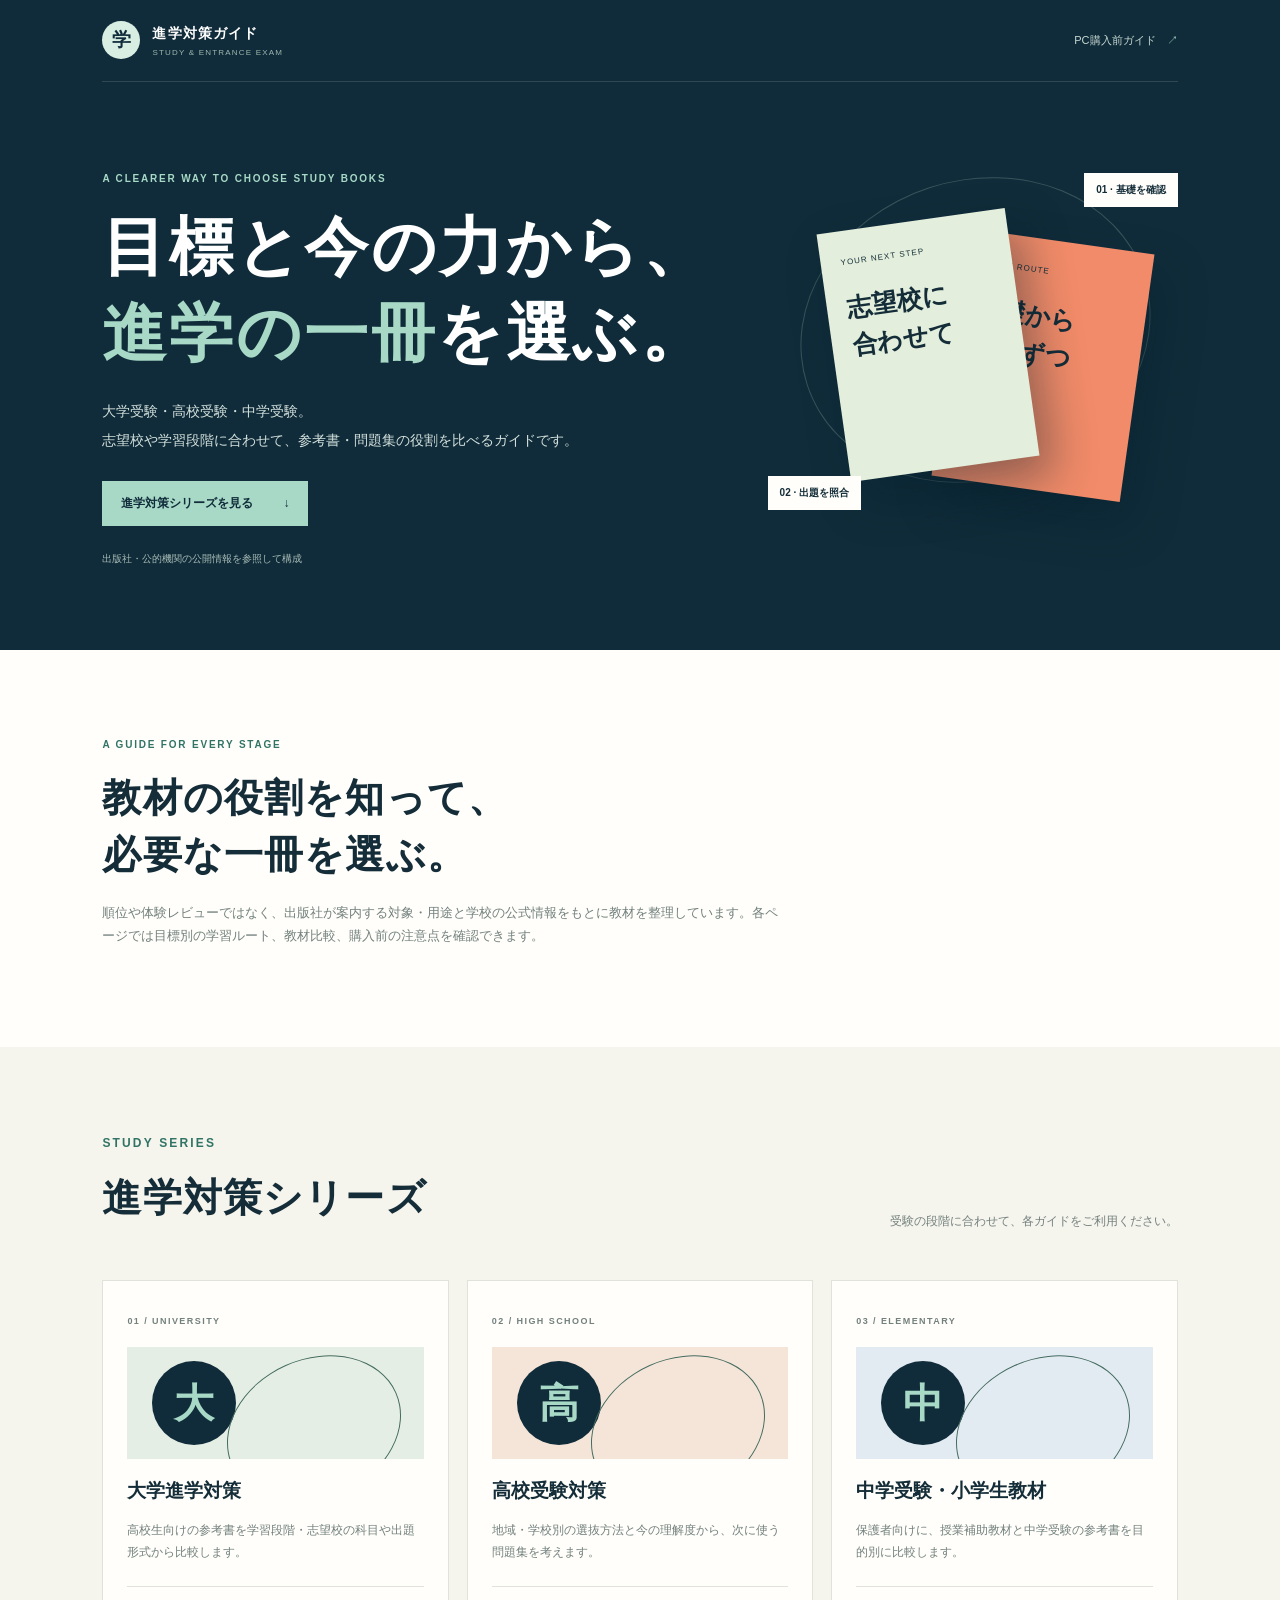
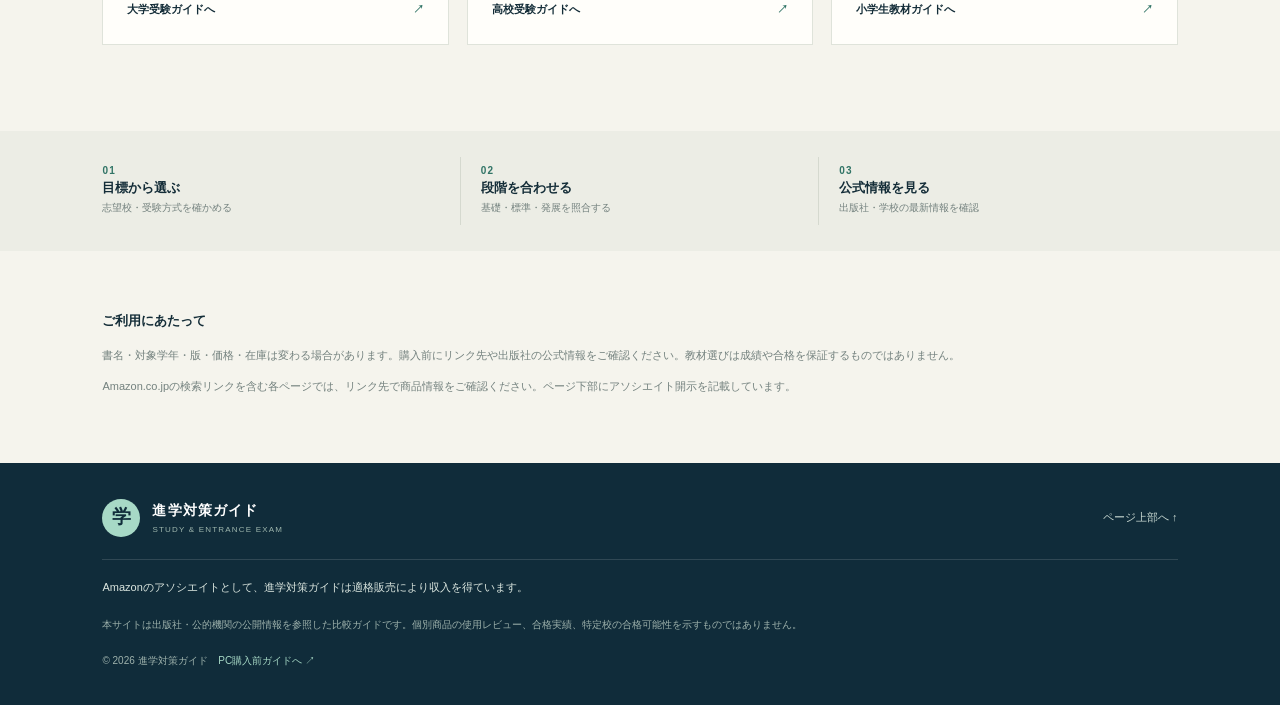
==== site/index.html @ b2afe8e9 "Create independent study and entrance guide site" ====
<!doctype html>
<html lang="ja">
<head>
<meta charset="utf-8"><meta name="viewport" content="width=device-width, initial-scale=1"><meta name="theme-color" content="#102c3a">
<meta name="description" content="大学受験・高校受験・中学受験の参考書を、学習段階や志望校のタイプに合わせて選ぶための進学対策ガイドです。">
<link rel="canonical" href="https://u-hyt.github.io/school-study-guide/">
<title>進学対策ガイド｜大学・高校・中学受験の参考書比較</title><link rel="stylesheet" href="style.css">
</head>
<body><header class="hero" id="top"><nav class="top-nav"><a class="brand" href="./"><span class="mark">学</span><span><b>進学対策ガイド</b><small>STUDY & ENTRANCE EXAM</small></span></a><a class="top-link" href="https://u-hyt.github.io/hyu-site/">PC購入前ガイド <span>↗</span></a></nav><div class="hero-inner"><p class="eyebrow">A CLEARER WAY TO CHOOSE STUDY BOOKS</p><h1>目標と今の力から、<br><em>進学の一冊</em>を選ぶ。</h1><p class="lead">大学受験・高校受験・中学受験。<br>志望校や学習段階に合わせて、参考書・問題集の役割を比べるガイドです。</p><a class="cta" href="#series">進学対策シリーズを見る <span>↓</span></a><p class="date">出版社・公的機関の公開情報を参照して構成</p></div><div class="hero-art" aria-hidden="true"><div class="orbit"></div><div class="book book-back"><small>STUDY ROUTE</small><b>基礎から<br>一歩ずつ</b></div><div class="book book-front"><small>YOUR NEXT STEP</small><b>志望校に<br>合わせて</b></div><span class="tag tag-one">01 · 基礎を確認</span><span class="tag tag-two">02 · 出題を照合</span></div></header>
<main><section class="intro"><p class="eyebrow dark">A GUIDE FOR EVERY STAGE</p><h2>教材の役割を知って、<br>必要な一冊を選ぶ。</h2><p>順位や体験レビューではなく、出版社が案内する対象・用途と学校の公式情報をもとに教材を整理しています。各ページでは目標別の学習ルート、教材比較、購入前の注意点を確認できます。</p></section>
<section class="series" id="series"><div class="section-head"><div><p class="eyebrow dark">STUDY SERIES</p><h2>進学対策シリーズ</h2></div><p>受験の段階に合わせて、各ガイドをご利用ください。</p></div><div class="cards">
<a class="series-card university" href="university-books/"><span class="card-no">01 / UNIVERSITY</span><div class="card-visual"><span class="card-circle">大</span><span class="card-arc"></span></div><h3>大学進学対策</h3><p>高校生向けの参考書を学習段階・志望校の科目や出題形式から比較します。</p><span class="card-link">大学受験ガイドへ <b>↗</b></span></a>
<a class="series-card highschool" href="highschool-entrance/"><span class="card-no">02 / HIGH SCHOOL</span><div class="card-visual"><span class="card-circle">高</span><span class="card-arc"></span></div><h3>高校受験対策</h3><p>地域・学校別の選抜方法と今の理解度から、次に使う問題集を考えます。</p><span class="card-link">高校受験ガイドへ <b>↗</b></span></a>
<a class="series-card elementary" href="elementary-entrance/"><span class="card-no">03 / ELEMENTARY</span><div class="card-visual"><span class="card-circle">中</span><span class="card-arc"></span></div><h3>中学受験・小学生教材</h3><p>保護者向けに、授業補助教材と中学受験の参考書を目的別に比較します。</p><span class="card-link">小学生教材ガイドへ <b>↗</b></span></a>
</div></section>
<section class="principles"><div><span>01</span><b>目標から選ぶ</b><small>志望校・受験方式を確かめる</small></div><div><span>02</span><b>段階を合わせる</b><small>基礎・標準・発展を照合する</small></div><div><span>03</span><b>公式情報を見る</b><small>出版社・学校の最新情報を確認</small></div></section>
<section class="notice"><b>ご利用にあたって</b><p>書名・対象学年・版・価格・在庫は変わる場合があります。購入前にリンク先や出版社の公式情報をご確認ください。教材選びは成績や合格を保証するものではありません。</p><p>Amazon.co.jpの検索リンクを含む各ページでは、リンク先で商品情報をご確認ください。ページ下部にアソシエイト開示を記載しています。</p></section></main>
<footer><div><a class="brand footer-brand" href="./"><span class="mark">学</span><span><b>進学対策ガイド</b><small>STUDY & ENTRANCE EXAM</small></span></a><a class="top-link" href="#top">ページ上部へ ↑</a></div><p>Amazonのアソシエイトとして、進学対策ガイドは適格販売により収入を得ています。</p><p class="small">本サイトは出版社・公的機関の公開情報を参照した比較ガイドです。個別商品の使用レビュー、合格実績、特定校の合格可能性を示すものではありません。</p><p class="small">© 2026 進学対策ガイド <a href="https://u-hyt.github.io/hyu-site/">PC購入前ガイドへ ↗</a></p></footer></body></html>
---- site/style.css ----
:root{--navy:#102c3a;--ink:#142d38;--paper:#f5f4ed;--white:#fffefa;--teal:#a7d9c6;--coral:#f18b69;--muted:#73817e;--line:#dfe3da}*{box-sizing:border-box}html{scroll-behavior:smooth}body{margin:0;background:var(--paper);color:var(--ink);font-family:Arial,'Noto Sans JP',sans-serif;line-height:1.8}a{color:inherit;text-decoration:none}.hero{min-height:650px;position:relative;overflow:hidden;background:var(--navy);color:white;padding:0 clamp(24px,8vw,120px)}.top-nav{height:82px;display:flex;justify-content:space-between;align-items:center;border-bottom:1px solid #ffffff22;position:relative;z-index:2}.brand{display:flex;align-items:center;gap:12px}.brand b,.brand small{display:block}.brand b{font-size:14px;letter-spacing:.08em}.brand small{font-size:8px;letter-spacing:.15em;color:#9eb6ad}.mark{width:38px;height:38px;border-radius:50%;background:#d9eee2;color:var(--navy);display:grid;place-items:center;font-weight:bold;font-size:19px}.top-link{font-size:11px;color:#c9d9d2}.top-link span{color:var(--teal);margin-left:8px}.hero-inner{position:relative;z-index:1;padding:88px 0 70px;max-width:610px}.eyebrow{font-size:10px;letter-spacing:.18em;font-weight:bold;color:var(--teal);margin:0 0 16px}.eyebrow.dark{color:#317466}.hero h1{font-size:clamp(38px,5vw,64px);line-height:1.35;letter-spacing:.04em;margin:0 0 20px}.hero h1 em{font-style:normal;color:var(--teal)}.lead{font-size:14px;line-height:2.1;color:#d4e1dc;margin:0 0 25px}.cta{display:inline-flex;gap:30px;align-items:center;background:var(--teal);color:var(--navy);padding:12px 19px;font-size:12px;font-weight:bold}.date{font-size:10px;color:#a9bcb6;margin-top:24px}.hero-art{position:absolute;right:clamp(15px,8vw,120px);top:145px;width:410px;height:400px}.orbit{position:absolute;width:355px;height:300px;border:1px solid #38545a;border-radius:50%;transform:rotate(-18deg);top:35px;left:30px}.book{position:absolute;width:190px;height:250px;padding:25px 20px;box-shadow:12px 22px 45px #061f2a66;display:flex;flex-direction:column;gap:20px}.book small{letter-spacing:.13em;font-size:8px}.book b{font-size:25px;line-height:1.5}.book-back{background:var(--coral);color:var(--ink);left:180px;top:95px;transform:rotate(8deg)}.book-front{background:#e3efdc;color:var(--ink);left:65px;top:75px;transform:rotate(-8deg);z-index:1}.tag{position:absolute;z-index:2;background:var(--white);color:var(--ink);padding:8px 12px;font-size:10px;font-weight:bold}.tag-one{top:28px;right:0}.tag-two{bottom:35px;left:0}.intro,.series,.notice{padding:86px clamp(24px,8vw,120px)}.intro{background:var(--white);max-width:none}.intro h2,.section-head h2{font-size:clamp(26px,3.2vw,39px);line-height:1.45;letter-spacing:.03em;margin:0 0 18px}.intro>p:last-child{max-width:680px;color:var(--muted);font-size:13px}.section-head{display:flex;align-items:end;justify-content:space-between;gap:32px;margin-bottom:35px}.section-head p{max-width:330px;color:var(--muted);font-size:12px}.cards{display:grid;grid-template-columns:repeat(3,1fr);gap:18px}.series-card{background:var(--white);padding:24px;min-height:365px;border:1px solid var(--line);transition:transform .2s,box-shadow .2s}.series-card:hover{transform:translateY(-4px);box-shadow:0 14px 34px #102c3a16}.card-no{font-size:9px;letter-spacing:.16em;color:var(--muted);font-weight:bold}.card-visual{height:112px;margin:13px 0 15px;position:relative;overflow:hidden;background:#e5eee5}.highschool .card-visual{background:#f4e5d8}.elementary .card-visual{background:#e3ebf2}.card-circle{position:absolute;left:25px;top:14px;width:84px;height:84px;border-radius:50%;display:grid;place-items:center;background:var(--navy);color:var(--teal);font-size:40px;font-weight:700}.card-arc{position:absolute;width:180px;height:140px;border:1px solid #456c60;border-radius:50%;right:20px;top:12px;transform:rotate(-24deg)}.series-card h3{font-size:19px;margin:0 0 9px}.series-card p{font-size:12px;color:var(--muted);min-height:54px}.card-link{display:flex;justify-content:space-between;border-top:1px solid var(--line);padding-top:13px;font-size:11px;font-weight:bold}.card-link b{color:#317466}.principles{padding:26px clamp(24px,8vw,120px);background:#ecede5;display:grid;grid-template-columns:repeat(3,1fr)}.principles>div{padding:8px 20px;border-right:1px solid #d5d9cf}.principles>div:first-child{padding-left:0}.principles>div:last-child{border:0}.principles span,.principles b,.principles small{display:block}.principles span{color:#317466;font:bold 10px Arial;letter-spacing:.12em}.principles b{font-size:13px}.principles small{font-size:10px;color:var(--muted)}.notice{padding-top:55px;padding-bottom:55px}.notice b{font-size:13px}.notice p{font-size:11px;color:var(--muted);max-width:900px}footer{background:var(--navy);color:white;padding:35px clamp(24px,8vw,120px)}footer>div{display:flex;justify-content:space-between;align-items:center;padding-bottom:22px;border-bottom:1px solid #ffffff22}.footer-brand .mark{background:var(--teal)}footer>p{font-size:11px;color:#dce7e0;margin:18px 0 0}.small{font-size:10px;color:#9eb2ac}footer .small a{color:var(--teal);margin-left:8px}@media(max-width:900px){.hero-art{opacity:.6;right:-110px}.cards{grid-template-columns:1fr 1fr}.series-card:last-child{grid-column:1/-1}}@media(max-width:640px){.hero{min-height:700px}.hero-inner{padding-top:67px}.hero-art{position:relative;top:auto;right:auto;width:100%;height:270px;margin-top:-45px;opacity:.95}.orbit{width:280px;height:220px;left:calc(50% - 140px);top:15px}.book{width:135px;height:180px;padding:17px}.book b{font-size:18px}.book-back{left:calc(50% + 7px);top:65px}.book-front{left:calc(50% - 145px);top:55px}.tag{font-size:9px}.tag-one{right:0}.tag-two{left:0}.section-head{display:block}.section-head p{margin-top:14px}.cards{grid-template-columns:1fr}.series-card:last-child{grid-column:auto}.series-card{min-height:0}.principles{grid-template-columns:1fr;gap:9px}.principles>div{border-right:0;border-bottom:1px solid #d5d9cf;padding:12px 0}.principles>div:last-child{border:0}footer>div{align-items:flex-start;gap:12px}}
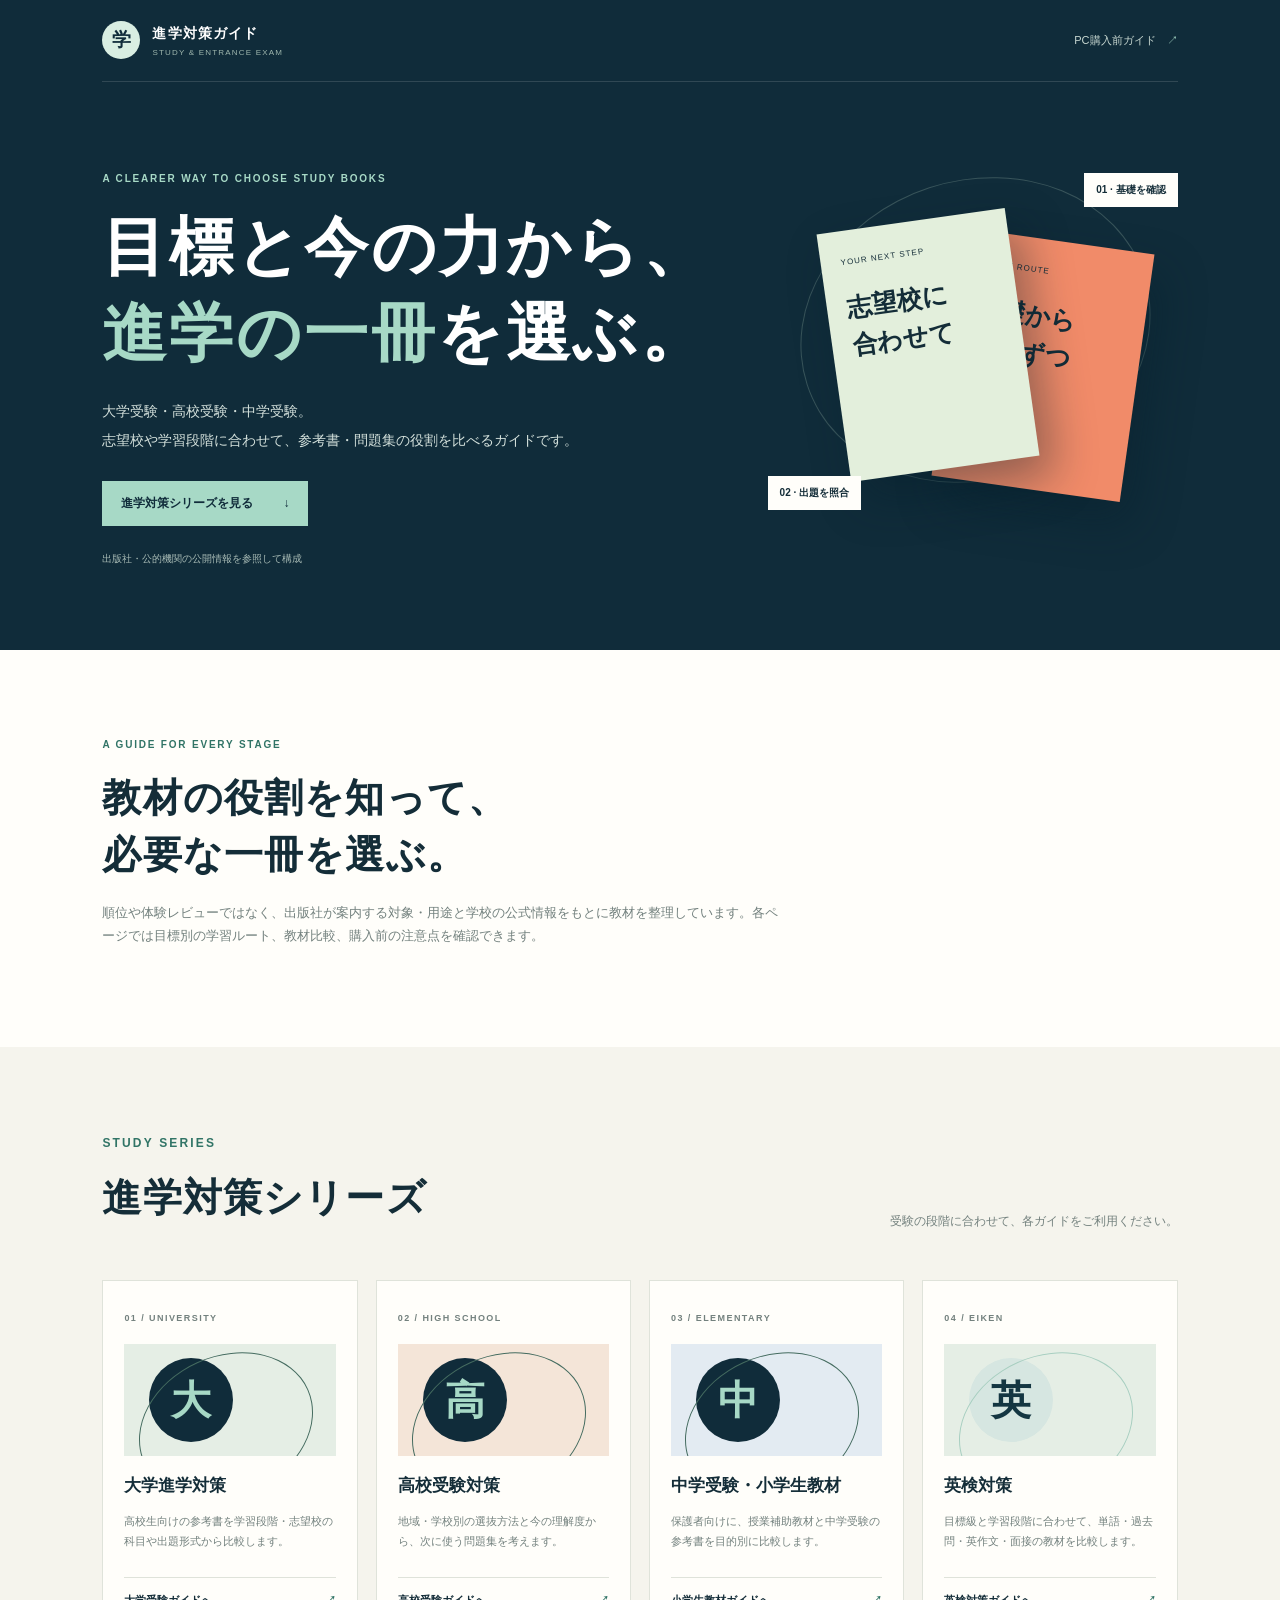
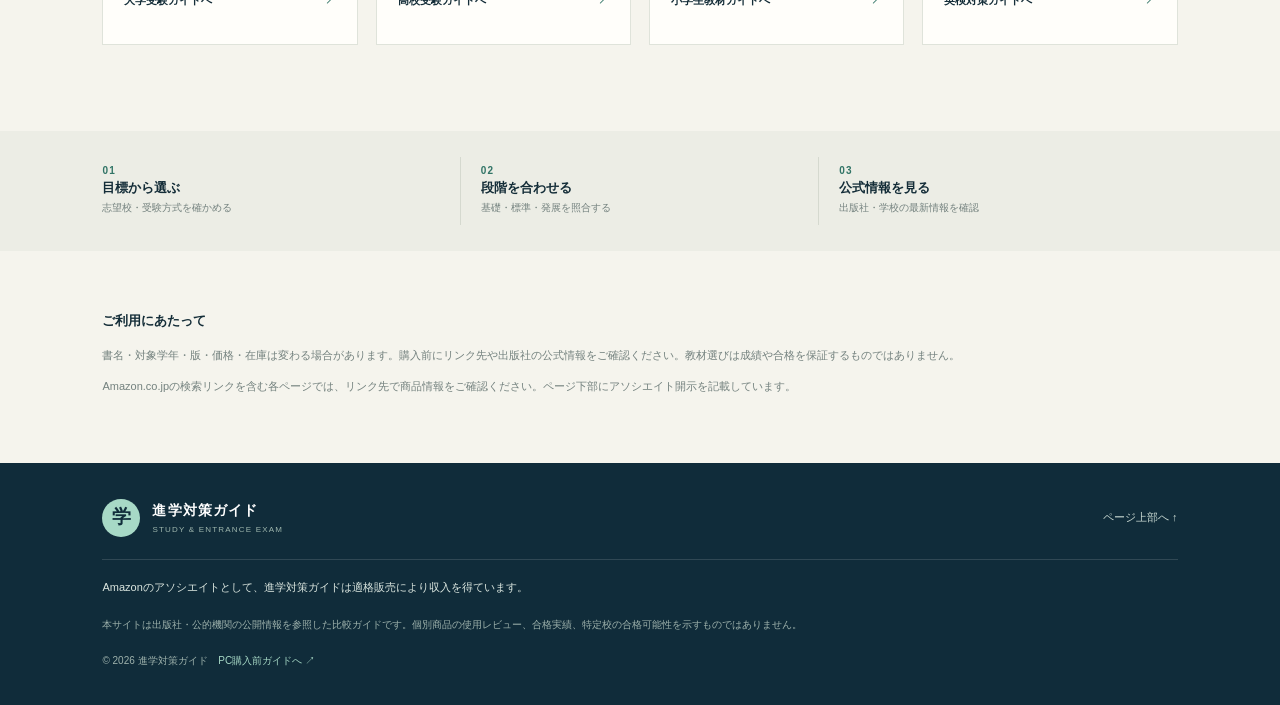
==== commit 1edf2c95: "Add Eiken exam preparation guide" ====
--- a/site/index.html
+++ b/site/index.html
@@ -12,6 +12,7 @@
 <a class="series-card university" href="university-books/"><span class="card-no">01 / UNIVERSITY</span><div class="card-visual"><span class="card-circle">大</span><span class="card-arc"></span></div><h3>大学進学対策</h3><p>高校生向けの参考書を学習段階・志望校の科目や出題形式から比較します。</p><span class="card-link">大学受験ガイドへ <b>↗</b></span></a>
 <a class="series-card highschool" href="highschool-entrance/"><span class="card-no">02 / HIGH SCHOOL</span><div class="card-visual"><span class="card-circle">高</span><span class="card-arc"></span></div><h3>高校受験対策</h3><p>地域・学校別の選抜方法と今の理解度から、次に使う問題集を考えます。</p><span class="card-link">高校受験ガイドへ <b>↗</b></span></a>
 <a class="series-card elementary" href="elementary-entrance/"><span class="card-no">03 / ELEMENTARY</span><div class="card-visual"><span class="card-circle">中</span><span class="card-arc"></span></div><h3>中学受験・小学生教材</h3><p>保護者向けに、授業補助教材と中学受験の参考書を目的別に比較します。</p><span class="card-link">小学生教材ガイドへ <b>↗</b></span></a>
+<a class="series-card eiken" href="eiken-prep/"><span class="card-no">04 / EIKEN</span><div class="card-visual"><span class="card-circle">英</span><span class="card-arc"></span></div><h3>英検対策</h3><p>目標級と学習段階に合わせて、単語・過去問・英作文・面接の教材を比較します。</p><span class="card-link">英検対策ガイドへ <b>↗</b></span></a>
 </div></section>
 <section class="principles"><div><span>01</span><b>目標から選ぶ</b><small>志望校・受験方式を確かめる</small></div><div><span>02</span><b>段階を合わせる</b><small>基礎・標準・発展を照合する</small></div><div><span>03</span><b>公式情報を見る</b><small>出版社・学校の最新情報を確認</small></div></section>
 <section class="notice"><b>ご利用にあたって</b><p>書名・対象学年・版・価格・在庫は変わる場合があります。購入前にリンク先や出版社の公式情報をご確認ください。教材選びは成績や合格を保証するものではありません。</p><p>Amazon.co.jpの検索リンクを含む各ページでは、リンク先で商品情報をご確認ください。ページ下部にアソシエイト開示を記載しています。</p></section></main>
--- a/site/style.css
+++ b/site/style.css
@@ -1 +1,5 @@
 :root{--navy:#102c3a;--ink:#142d38;--paper:#f5f4ed;--white:#fffefa;--teal:#a7d9c6;--coral:#f18b69;--muted:#73817e;--line:#dfe3da}*{box-sizing:border-box}html{scroll-behavior:smooth}body{margin:0;background:var(--paper);color:var(--ink);font-family:Arial,'Noto Sans JP',sans-serif;line-height:1.8}a{color:inherit;text-decoration:none}.hero{min-height:650px;position:relative;overflow:hidden;background:var(--navy);color:white;padding:0 clamp(24px,8vw,120px)}.top-nav{height:82px;display:flex;justify-content:space-between;align-items:center;border-bottom:1px solid #ffffff22;position:relative;z-index:2}.brand{display:flex;align-items:center;gap:12px}.brand b,.brand small{display:block}.brand b{font-size:14px;letter-spacing:.08em}.brand small{font-size:8px;letter-spacing:.15em;color:#9eb6ad}.mark{width:38px;height:38px;border-radius:50%;background:#d9eee2;color:var(--navy);display:grid;place-items:center;font-weight:bold;font-size:19px}.top-link{font-size:11px;color:#c9d9d2}.top-link span{color:var(--teal);margin-left:8px}.hero-inner{position:relative;z-index:1;padding:88px 0 70px;max-width:610px}.eyebrow{font-size:10px;letter-spacing:.18em;font-weight:bold;color:var(--teal);margin:0 0 16px}.eyebrow.dark{color:#317466}.hero h1{font-size:clamp(38px,5vw,64px);line-height:1.35;letter-spacing:.04em;margin:0 0 20px}.hero h1 em{font-style:normal;color:var(--teal)}.lead{font-size:14px;line-height:2.1;color:#d4e1dc;margin:0 0 25px}.cta{display:inline-flex;gap:30px;align-items:center;background:var(--teal);color:var(--navy);padding:12px 19px;font-size:12px;font-weight:bold}.date{font-size:10px;color:#a9bcb6;margin-top:24px}.hero-art{position:absolute;right:clamp(15px,8vw,120px);top:145px;width:410px;height:400px}.orbit{position:absolute;width:355px;height:300px;border:1px solid #38545a;border-radius:50%;transform:rotate(-18deg);top:35px;left:30px}.book{position:absolute;width:190px;height:250px;padding:25px 20px;box-shadow:12px 22px 45px #061f2a66;display:flex;flex-direction:column;gap:20px}.book small{letter-spacing:.13em;font-size:8px}.book b{font-size:25px;line-height:1.5}.book-back{background:var(--coral);color:var(--ink);left:180px;top:95px;transform:rotate(8deg)}.book-front{background:#e3efdc;color:var(--ink);left:65px;top:75px;transform:rotate(-8deg);z-index:1}.tag{position:absolute;z-index:2;background:var(--white);color:var(--ink);padding:8px 12px;font-size:10px;font-weight:bold}.tag-one{top:28px;right:0}.tag-two{bottom:35px;left:0}.intro,.series,.notice{padding:86px clamp(24px,8vw,120px)}.intro{background:var(--white);max-width:none}.intro h2,.section-head h2{font-size:clamp(26px,3.2vw,39px);line-height:1.45;letter-spacing:.03em;margin:0 0 18px}.intro>p:last-child{max-width:680px;color:var(--muted);font-size:13px}.section-head{display:flex;align-items:end;justify-content:space-between;gap:32px;margin-bottom:35px}.section-head p{max-width:330px;color:var(--muted);font-size:12px}.cards{display:grid;grid-template-columns:repeat(3,1fr);gap:18px}.series-card{background:var(--white);padding:24px;min-height:365px;border:1px solid var(--line);transition:transform .2s,box-shadow .2s}.series-card:hover{transform:translateY(-4px);box-shadow:0 14px 34px #102c3a16}.card-no{font-size:9px;letter-spacing:.16em;color:var(--muted);font-weight:bold}.card-visual{height:112px;margin:13px 0 15px;position:relative;overflow:hidden;background:#e5eee5}.highschool .card-visual{background:#f4e5d8}.elementary .card-visual{background:#e3ebf2}.card-circle{position:absolute;left:25px;top:14px;width:84px;height:84px;border-radius:50%;display:grid;place-items:center;background:var(--navy);color:var(--teal);font-size:40px;font-weight:700}.card-arc{position:absolute;width:180px;height:140px;border:1px solid #456c60;border-radius:50%;right:20px;top:12px;transform:rotate(-24deg)}.series-card h3{font-size:19px;margin:0 0 9px}.series-card p{font-size:12px;color:var(--muted);min-height:54px}.card-link{display:flex;justify-content:space-between;border-top:1px solid var(--line);padding-top:13px;font-size:11px;font-weight:bold}.card-link b{color:#317466}.principles{padding:26px clamp(24px,8vw,120px);background:#ecede5;display:grid;grid-template-columns:repeat(3,1fr)}.principles>div{padding:8px 20px;border-right:1px solid #d5d9cf}.principles>div:first-child{padding-left:0}.principles>div:last-child{border:0}.principles span,.principles b,.principles small{display:block}.principles span{color:#317466;font:bold 10px Arial;letter-spacing:.12em}.principles b{font-size:13px}.principles small{font-size:10px;color:var(--muted)}.notice{padding-top:55px;padding-bottom:55px}.notice b{font-size:13px}.notice p{font-size:11px;color:var(--muted);max-width:900px}footer{background:var(--navy);color:white;padding:35px clamp(24px,8vw,120px)}footer>div{display:flex;justify-content:space-between;align-items:center;padding-bottom:22px;border-bottom:1px solid #ffffff22}.footer-brand .mark{background:var(--teal)}footer>p{font-size:11px;color:#dce7e0;margin:18px 0 0}.small{font-size:10px;color:#9eb2ac}footer .small a{color:var(--teal);margin-left:8px}@media(max-width:900px){.hero-art{opacity:.6;right:-110px}.cards{grid-template-columns:1fr 1fr}.series-card:last-child{grid-column:1/-1}}@media(max-width:640px){.hero{min-height:700px}.hero-inner{padding-top:67px}.hero-art{position:relative;top:auto;right:auto;width:100%;height:270px;margin-top:-45px;opacity:.95}.orbit{width:280px;height:220px;left:calc(50% - 140px);top:15px}.book{width:135px;height:180px;padding:17px}.book b{font-size:18px}.book-back{left:calc(50% + 7px);top:65px}.book-front{left:calc(50% - 145px);top:55px}.tag{font-size:9px}.tag-one{right:0}.tag-two{left:0}.section-head{display:block}.section-head p{margin-top:14px}.cards{grid-template-columns:1fr}.series-card:last-child{grid-column:auto}.series-card{min-height:0}.principles{grid-template-columns:1fr;gap:9px}.principles>div{border-right:0;border-bottom:1px solid #d5d9cf;padding:12px 0}.principles>div:last-child{border:0}footer>div{align-items:flex-start;gap:12px}}
+
+.series-card.eiken .card-circle{background:#d6e6e1;color:#143642}.series-card.eiken .card-arc{border-color:#a8cfc1}
+
+@media(min-width:901px){.series-cards,.cards{grid-template-columns:repeat(4,minmax(0,1fr))}.series-card{padding:21px}.series-card h3{font-size:17px}.series-card p{font-size:11px}}
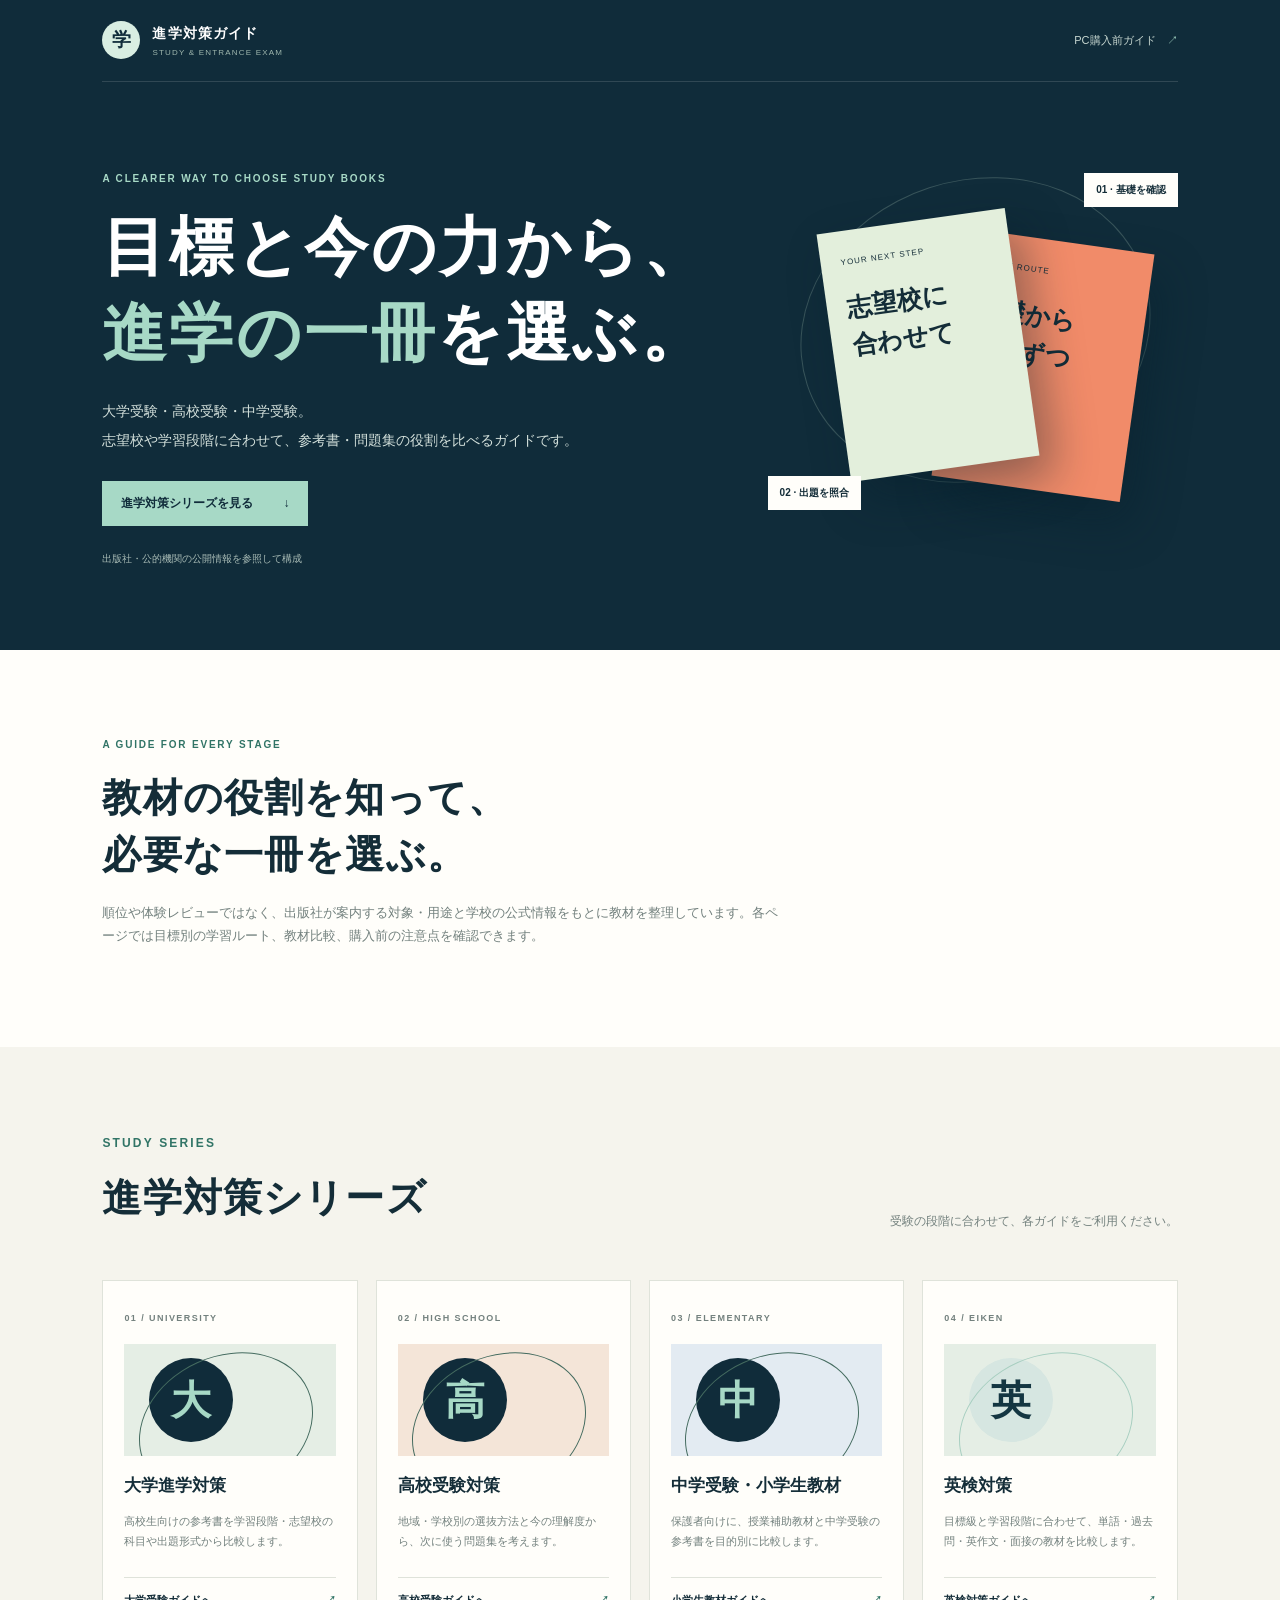
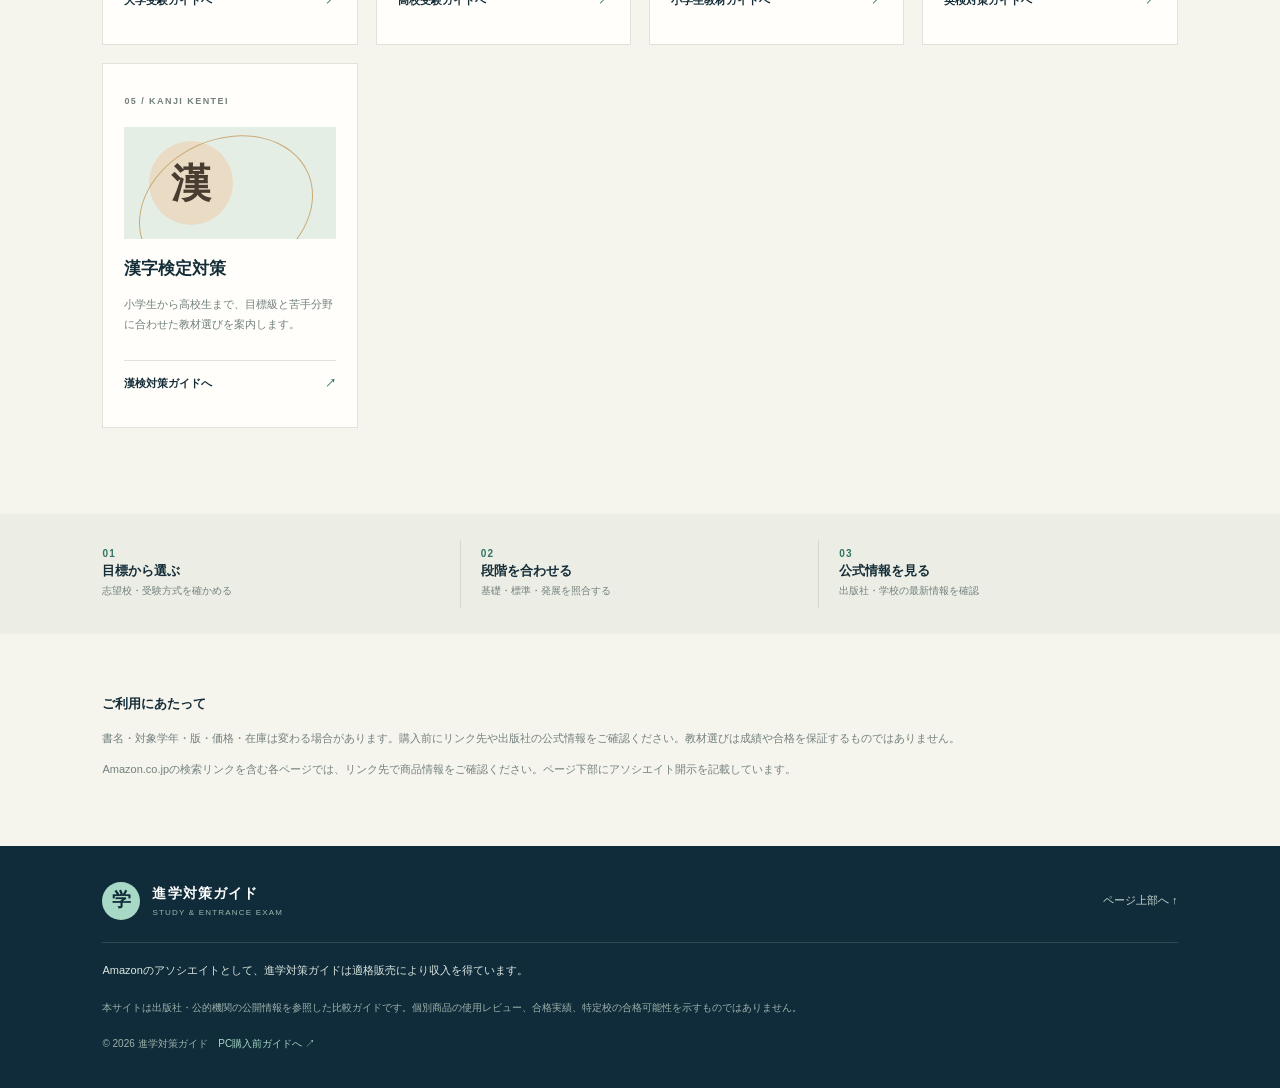
==== commit 12418ef1: "Add Kanji Kentei study guide" ====
--- a/site/index.html
+++ b/site/index.html
@@ -13,6 +13,7 @@
 <a class="series-card highschool" href="highschool-entrance/"><span class="card-no">02 / HIGH SCHOOL</span><div class="card-visual"><span class="card-circle">高</span><span class="card-arc"></span></div><h3>高校受験対策</h3><p>地域・学校別の選抜方法と今の理解度から、次に使う問題集を考えます。</p><span class="card-link">高校受験ガイドへ <b>↗</b></span></a>
 <a class="series-card elementary" href="elementary-entrance/"><span class="card-no">03 / ELEMENTARY</span><div class="card-visual"><span class="card-circle">中</span><span class="card-arc"></span></div><h3>中学受験・小学生教材</h3><p>保護者向けに、授業補助教材と中学受験の参考書を目的別に比較します。</p><span class="card-link">小学生教材ガイドへ <b>↗</b></span></a>
 <a class="series-card eiken" href="eiken-prep/"><span class="card-no">04 / EIKEN</span><div class="card-visual"><span class="card-circle">英</span><span class="card-arc"></span></div><h3>英検対策</h3><p>目標級と学習段階に合わせて、単語・過去問・英作文・面接の教材を比較します。</p><span class="card-link">英検対策ガイドへ <b>↗</b></span></a>
+<a class="series-card kanken" href="kanji-kentei/"><span class="card-no">05 / KANJI KENTEI</span><div class="card-visual"><span class="card-circle">漢</span><span class="card-arc"></span></div><h3>漢字検定対策</h3><p>小学生から高校生まで、目標級と苦手分野に合わせた教材選びを案内します。</p><span class="card-link">漢検対策ガイドへ <b>↗</b></span></a>
 </div></section>
 <section class="principles"><div><span>01</span><b>目標から選ぶ</b><small>志望校・受験方式を確かめる</small></div><div><span>02</span><b>段階を合わせる</b><small>基礎・標準・発展を照合する</small></div><div><span>03</span><b>公式情報を見る</b><small>出版社・学校の最新情報を確認</small></div></section>
 <section class="notice"><b>ご利用にあたって</b><p>書名・対象学年・版・価格・在庫は変わる場合があります。購入前にリンク先や出版社の公式情報をご確認ください。教材選びは成績や合格を保証するものではありません。</p><p>Amazon.co.jpの検索リンクを含む各ページでは、リンク先で商品情報をご確認ください。ページ下部にアソシエイト開示を記載しています。</p></section></main>
--- a/site/style.css
+++ b/site/style.css
@@ -3,3 +3,5 @@
 .series-card.eiken .card-circle{background:#d6e6e1;color:#143642}.series-card.eiken .card-arc{border-color:#a8cfc1}
 
 @media(min-width:901px){.series-cards,.cards{grid-template-columns:repeat(4,minmax(0,1fr))}.series-card{padding:21px}.series-card h3{font-size:17px}.series-card p{font-size:11px}}
+
+.series-card.kanken .card-circle{background:#eadcc4;color:#493d31}.series-card.kanken .card-arc{border-color:#c8aa78}
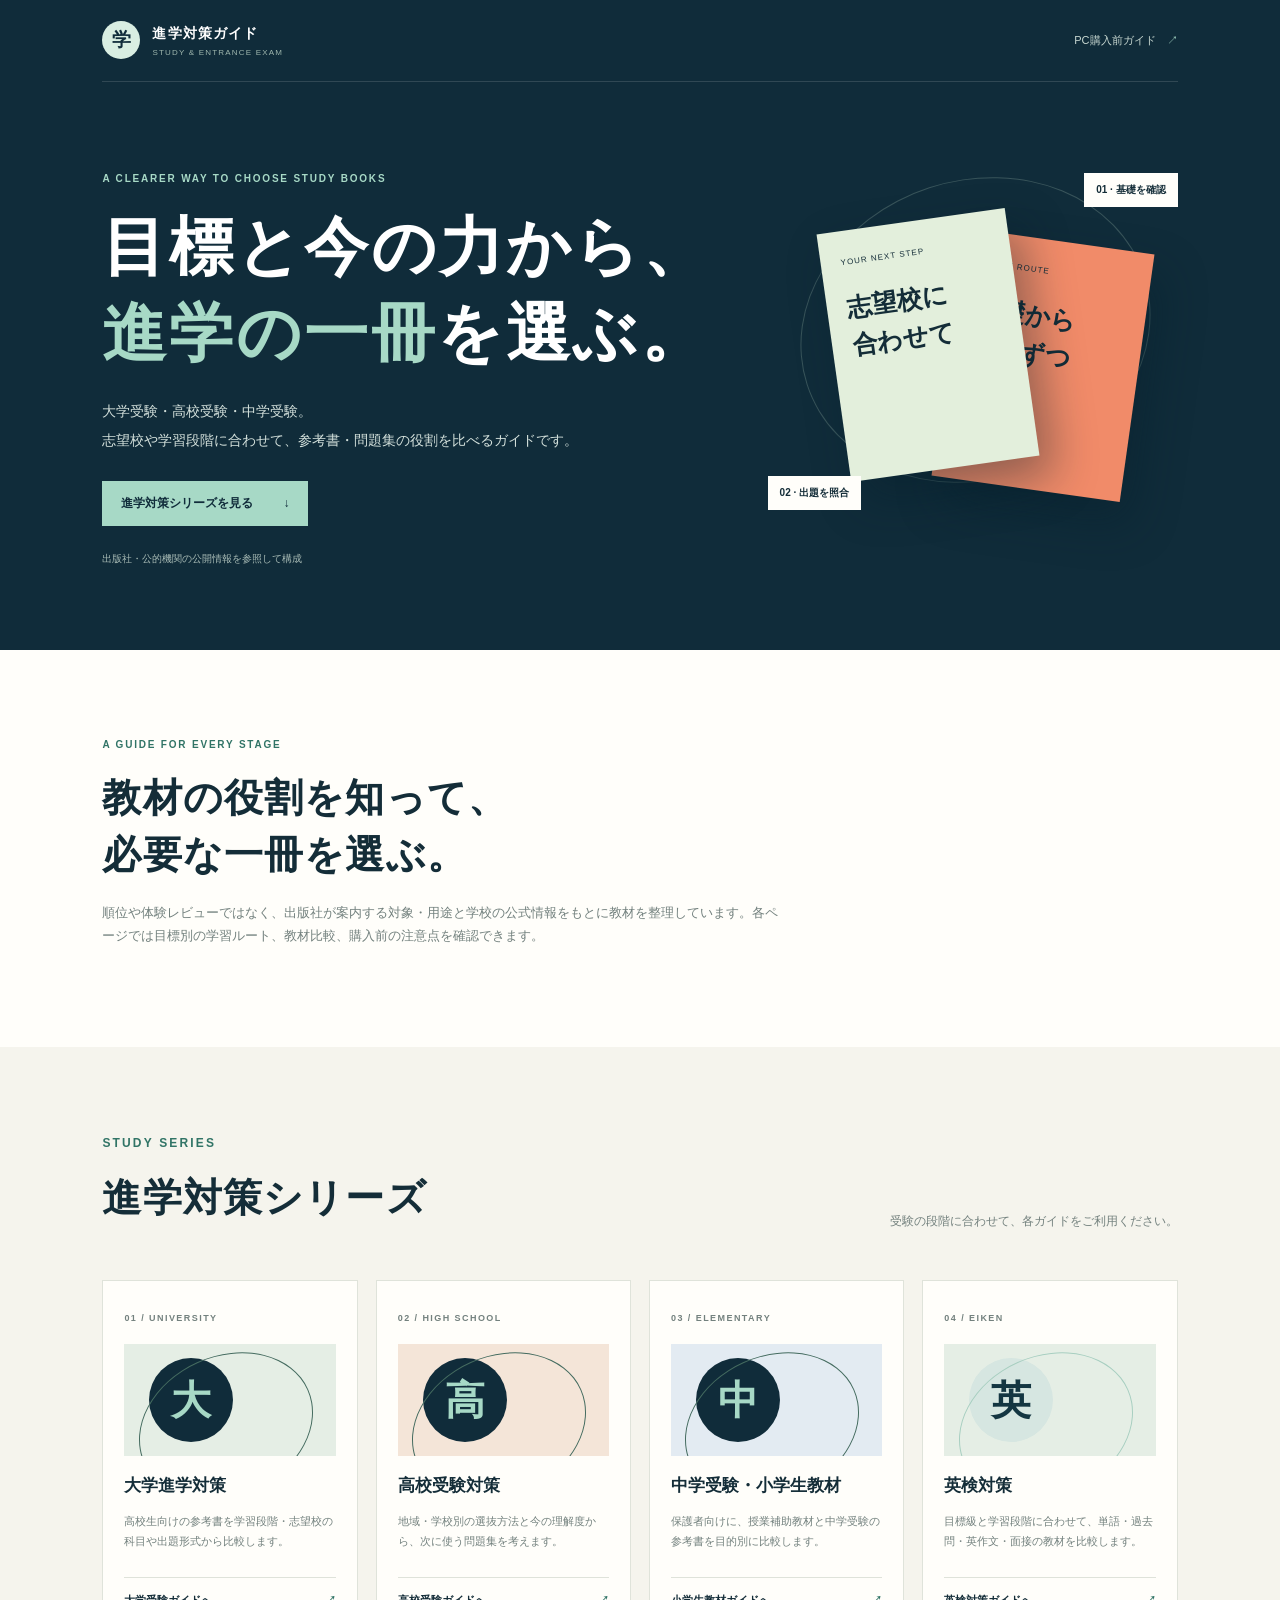
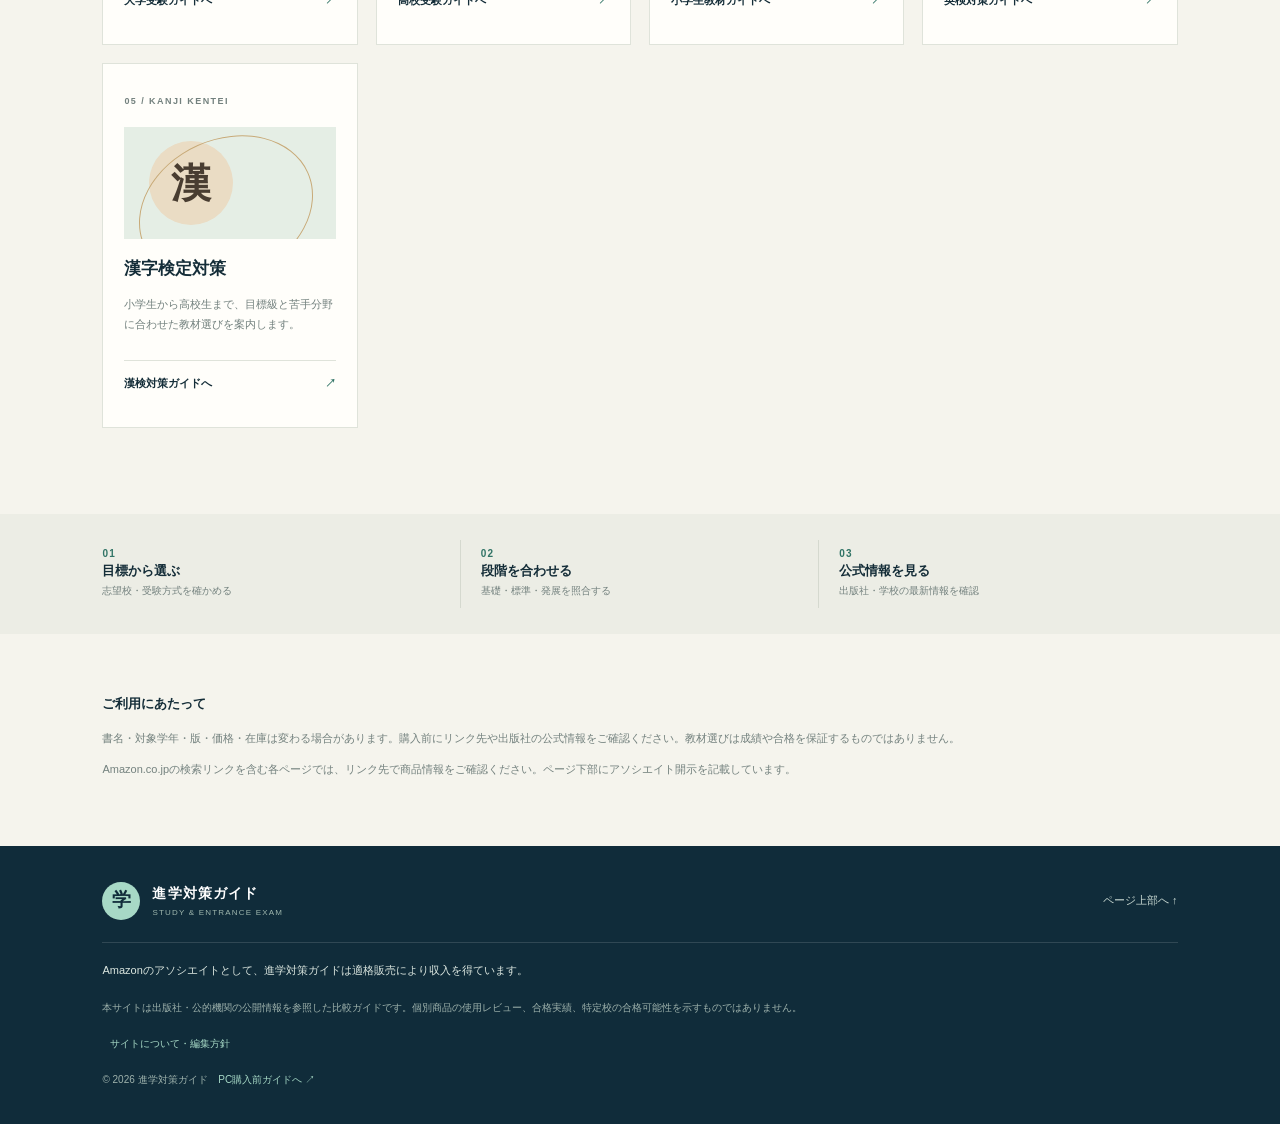
==== commit ea995391: "Add SEO metadata and editorial policy" ====
--- a/site/index.html
+++ b/site/index.html
@@ -2,9 +2,11 @@
 <html lang="ja">
 <head>
 <meta charset="utf-8"><meta name="viewport" content="width=device-width, initial-scale=1"><meta name="theme-color" content="#102c3a">
-<meta name="description" content="大学受験・高校受験・中学受験の参考書を、学習段階や志望校のタイプに合わせて選ぶための進学対策ガイドです。">
+<meta name="description" content="大学受験・高校受験・中学受験の参考書から、英検・漢検の教材まで。学習段階や目標に合わせて選ぶための進学対策ガイドです。">
 <link rel="canonical" href="https://u-hyt.github.io/school-study-guide/">
-<title>進学対策ガイド｜大学・高校・中学受験の参考書比較</title><link rel="stylesheet" href="style.css">
+<meta property="og:type" content="website"><meta property="og:site_name" content="進学対策ガイド"><meta property="og:title" content="進学対策ガイド｜大学・高校・中学受験と英検・漢検"><meta property="og:description" content="大学受験・高校受験・中学受験の参考書と、英検・漢検の教材を目標・学習段階別に案内します。"><meta property="og:url" content="https://u-hyt.github.io/school-study-guide/">
+<script type="application/ld+json">{"@context":"https://schema.org","@type":"WebSite","name":"進学対策ガイド","url":"https://u-hyt.github.io/school-study-guide/"}</script>
+<title>進学対策ガイド｜大学・高校・中学受験と英検・漢検</title><link rel="stylesheet" href="style.css">
 </head>
 <body><header class="hero" id="top"><nav class="top-nav"><a class="brand" href="./"><span class="mark">学</span><span><b>進学対策ガイド</b><small>STUDY & ENTRANCE EXAM</small></span></a><a class="top-link" href="https://u-hyt.github.io/hyu-site/">PC購入前ガイド <span>↗</span></a></nav><div class="hero-inner"><p class="eyebrow">A CLEARER WAY TO CHOOSE STUDY BOOKS</p><h1>目標と今の力から、<br><em>進学の一冊</em>を選ぶ。</h1><p class="lead">大学受験・高校受験・中学受験。<br>志望校や学習段階に合わせて、参考書・問題集の役割を比べるガイドです。</p><a class="cta" href="#series">進学対策シリーズを見る <span>↓</span></a><p class="date">出版社・公的機関の公開情報を参照して構成</p></div><div class="hero-art" aria-hidden="true"><div class="orbit"></div><div class="book book-back"><small>STUDY ROUTE</small><b>基礎から<br>一歩ずつ</b></div><div class="book book-front"><small>YOUR NEXT STEP</small><b>志望校に<br>合わせて</b></div><span class="tag tag-one">01 · 基礎を確認</span><span class="tag tag-two">02 · 出題を照合</span></div></header>
 <main><section class="intro"><p class="eyebrow dark">A GUIDE FOR EVERY STAGE</p><h2>教材の役割を知って、<br>必要な一冊を選ぶ。</h2><p>順位や体験レビューではなく、出版社が案内する対象・用途と学校の公式情報をもとに教材を整理しています。各ページでは目標別の学習ルート、教材比較、購入前の注意点を確認できます。</p></section>
@@ -17,4 +19,4 @@
 </div></section>
 <section class="principles"><div><span>01</span><b>目標から選ぶ</b><small>志望校・受験方式を確かめる</small></div><div><span>02</span><b>段階を合わせる</b><small>基礎・標準・発展を照合する</small></div><div><span>03</span><b>公式情報を見る</b><small>出版社・学校の最新情報を確認</small></div></section>
 <section class="notice"><b>ご利用にあたって</b><p>書名・対象学年・版・価格・在庫は変わる場合があります。購入前にリンク先や出版社の公式情報をご確認ください。教材選びは成績や合格を保証するものではありません。</p><p>Amazon.co.jpの検索リンクを含む各ページでは、リンク先で商品情報をご確認ください。ページ下部にアソシエイト開示を記載しています。</p></section></main>
-<footer><div><a class="brand footer-brand" href="./"><span class="mark">学</span><span><b>進学対策ガイド</b><small>STUDY & ENTRANCE EXAM</small></span></a><a class="top-link" href="#top">ページ上部へ ↑</a></div><p>Amazonのアソシエイトとして、進学対策ガイドは適格販売により収入を得ています。</p><p class="small">本サイトは出版社・公的機関の公開情報を参照した比較ガイドです。個別商品の使用レビュー、合格実績、特定校の合格可能性を示すものではありません。</p><p class="small">© 2026 進学対策ガイド <a href="https://u-hyt.github.io/hyu-site/">PC購入前ガイドへ ↗</a></p></footer></body></html>
+<footer><div><a class="brand footer-brand" href="./"><span class="mark">学</span><span><b>進学対策ガイド</b><small>STUDY & ENTRANCE EXAM</small></span></a><a class="top-link" href="#top">ページ上部へ ↑</a></div><p>Amazonのアソシエイトとして、進学対策ガイドは適格販売により収入を得ています。</p><p class="small">本サイトは出版社・公的機関の公開情報を参照した比較ガイドです。個別商品の使用レビュー、合格実績、特定校の合格可能性を示すものではありません。</p><p class="small"><a href="about/">サイトについて・編集方針</a></p><p class="small">© 2026 進学対策ガイド <a href="https://u-hyt.github.io/hyu-site/">PC購入前ガイドへ ↗</a></p></footer></body></html>
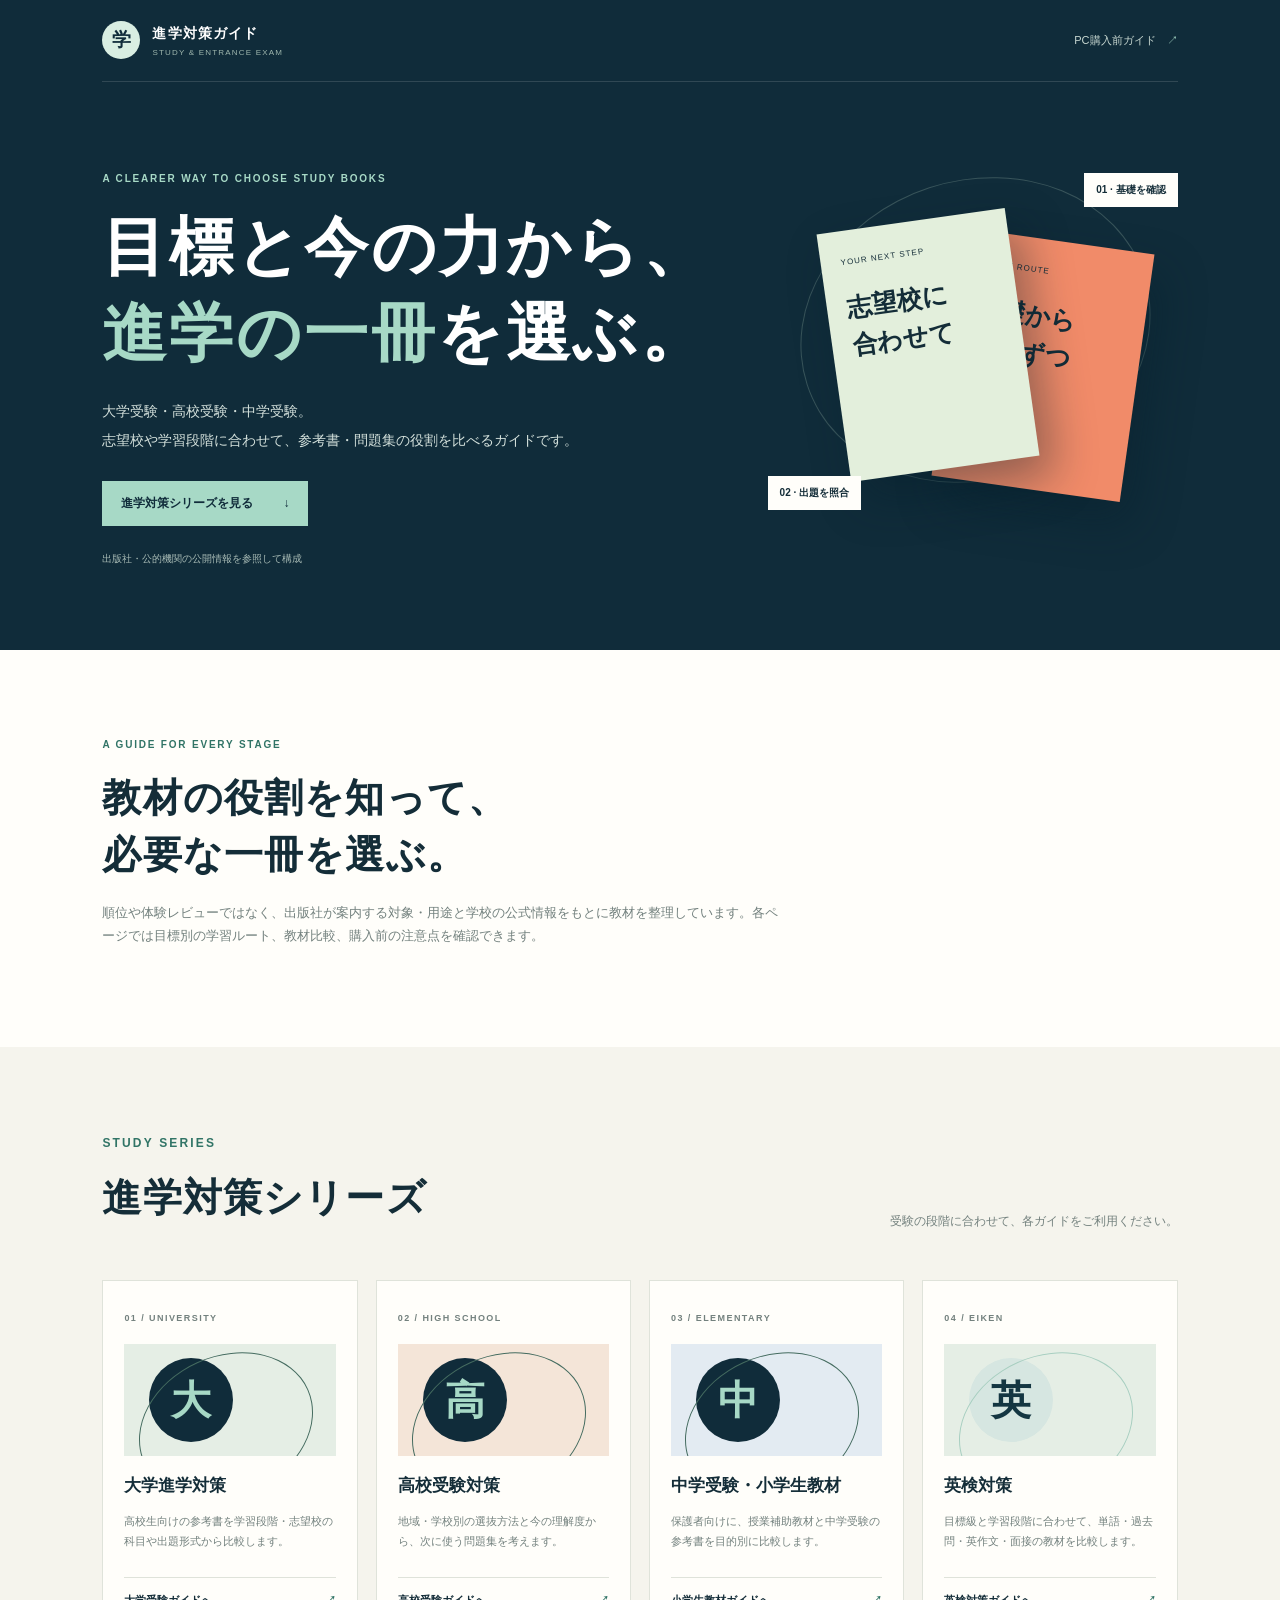
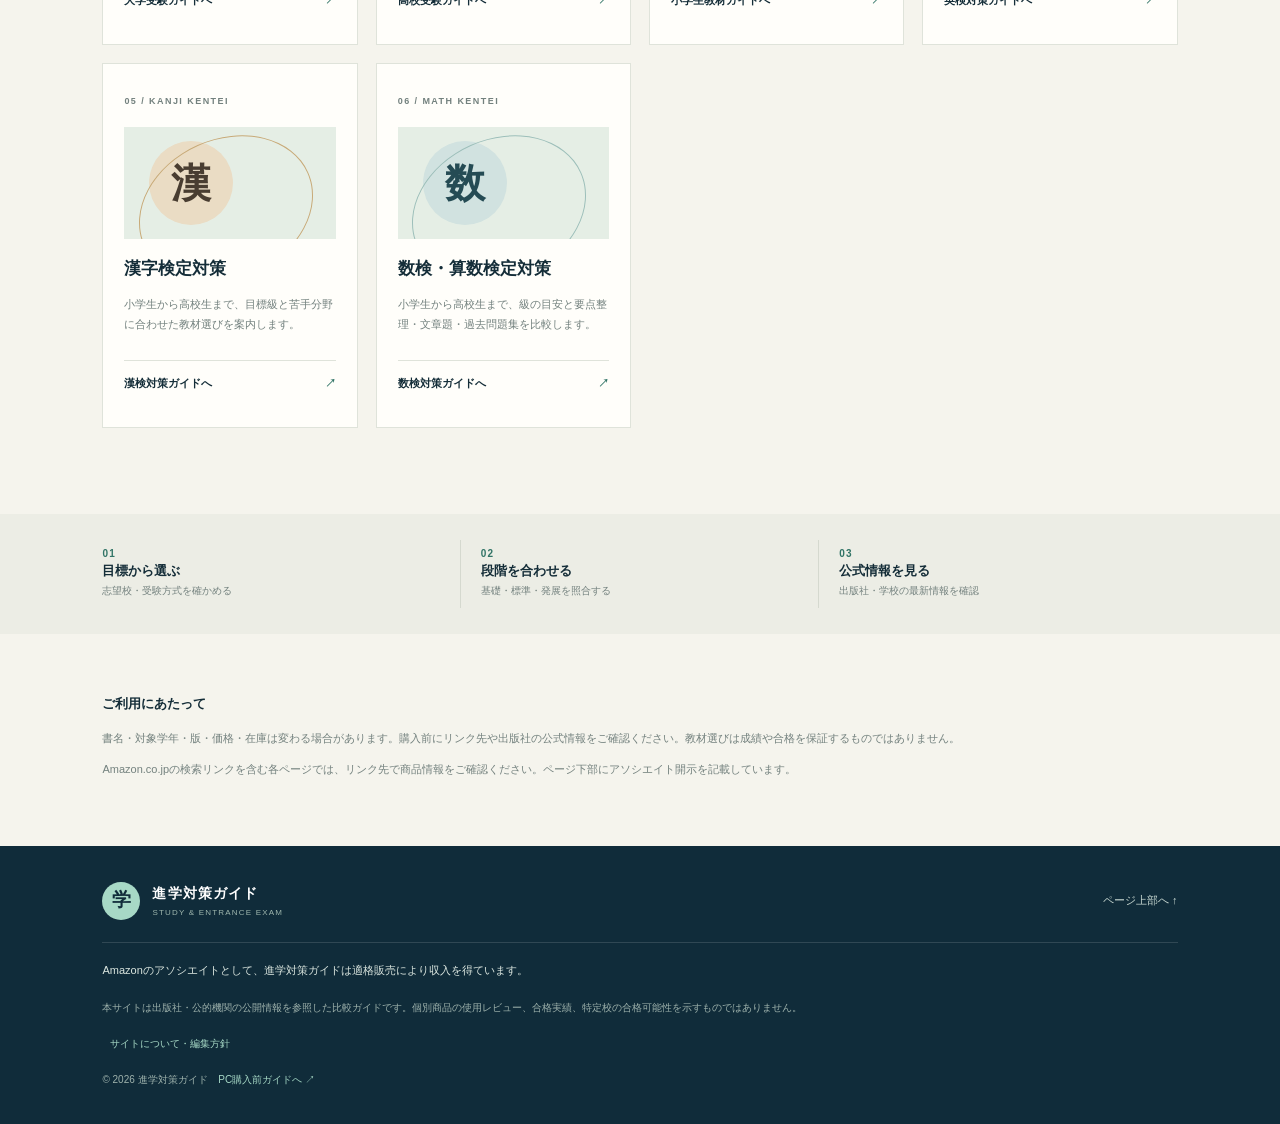
==== commit bfcd2caa: "Add math and arithmetic certification guide" ====
--- a/site/index.html
+++ b/site/index.html
@@ -2,11 +2,11 @@
 <html lang="ja">
 <head>
 <meta charset="utf-8"><meta name="viewport" content="width=device-width, initial-scale=1"><meta name="theme-color" content="#102c3a">
-<meta name="description" content="大学受験・高校受験・中学受験の参考書から、英検・漢検の教材まで。学習段階や目標に合わせて選ぶための進学対策ガイドです。">
+<meta name="description" content="大学受験・高校受験・中学受験の参考書から、英検・漢検・数検の教材まで。学習段階や目標に合わせて選ぶための進学対策ガイドです。">
 <link rel="canonical" href="https://u-hyt.github.io/school-study-guide/">
-<meta property="og:type" content="website"><meta property="og:site_name" content="進学対策ガイド"><meta property="og:title" content="進学対策ガイド｜大学・高校・中学受験と英検・漢検"><meta property="og:description" content="大学受験・高校受験・中学受験の参考書と、英検・漢検の教材を目標・学習段階別に案内します。"><meta property="og:url" content="https://u-hyt.github.io/school-study-guide/">
+<meta property="og:type" content="website"><meta property="og:site_name" content="進学対策ガイド"><meta property="og:title" content="進学対策ガイド｜大学・高校・中学受験と英検・漢検・数検"><meta property="og:description" content="大学受験・高校受験・中学受験の参考書と、英検・漢検・数検の教材を目標・学習段階別に案内します。"><meta property="og:url" content="https://u-hyt.github.io/school-study-guide/">
 <script type="application/ld+json">{"@context":"https://schema.org","@type":"WebSite","name":"進学対策ガイド","url":"https://u-hyt.github.io/school-study-guide/"}</script>
-<title>進学対策ガイド｜大学・高校・中学受験と英検・漢検</title><link rel="stylesheet" href="style.css">
+<title>進学対策ガイド｜大学・高校・中学受験と英検・漢検・数検</title><link rel="stylesheet" href="style.css">
 </head>
 <body><header class="hero" id="top"><nav class="top-nav"><a class="brand" href="./"><span class="mark">学</span><span><b>進学対策ガイド</b><small>STUDY & ENTRANCE EXAM</small></span></a><a class="top-link" href="https://u-hyt.github.io/hyu-site/">PC購入前ガイド <span>↗</span></a></nav><div class="hero-inner"><p class="eyebrow">A CLEARER WAY TO CHOOSE STUDY BOOKS</p><h1>目標と今の力から、<br><em>進学の一冊</em>を選ぶ。</h1><p class="lead">大学受験・高校受験・中学受験。<br>志望校や学習段階に合わせて、参考書・問題集の役割を比べるガイドです。</p><a class="cta" href="#series">進学対策シリーズを見る <span>↓</span></a><p class="date">出版社・公的機関の公開情報を参照して構成</p></div><div class="hero-art" aria-hidden="true"><div class="orbit"></div><div class="book book-back"><small>STUDY ROUTE</small><b>基礎から<br>一歩ずつ</b></div><div class="book book-front"><small>YOUR NEXT STEP</small><b>志望校に<br>合わせて</b></div><span class="tag tag-one">01 · 基礎を確認</span><span class="tag tag-two">02 · 出題を照合</span></div></header>
 <main><section class="intro"><p class="eyebrow dark">A GUIDE FOR EVERY STAGE</p><h2>教材の役割を知って、<br>必要な一冊を選ぶ。</h2><p>順位や体験レビューではなく、出版社が案内する対象・用途と学校の公式情報をもとに教材を整理しています。各ページでは目標別の学習ルート、教材比較、購入前の注意点を確認できます。</p></section>
@@ -16,6 +16,7 @@
 <a class="series-card elementary" href="elementary-entrance/"><span class="card-no">03 / ELEMENTARY</span><div class="card-visual"><span class="card-circle">中</span><span class="card-arc"></span></div><h3>中学受験・小学生教材</h3><p>保護者向けに、授業補助教材と中学受験の参考書を目的別に比較します。</p><span class="card-link">小学生教材ガイドへ <b>↗</b></span></a>
 <a class="series-card eiken" href="eiken-prep/"><span class="card-no">04 / EIKEN</span><div class="card-visual"><span class="card-circle">英</span><span class="card-arc"></span></div><h3>英検対策</h3><p>目標級と学習段階に合わせて、単語・過去問・英作文・面接の教材を比較します。</p><span class="card-link">英検対策ガイドへ <b>↗</b></span></a>
 <a class="series-card kanken" href="kanji-kentei/"><span class="card-no">05 / KANJI KENTEI</span><div class="card-visual"><span class="card-circle">漢</span><span class="card-arc"></span></div><h3>漢字検定対策</h3><p>小学生から高校生まで、目標級と苦手分野に合わせた教材選びを案内します。</p><span class="card-link">漢検対策ガイドへ <b>↗</b></span></a>
+<a class="series-card mathkentei" href="math-kentei/"><span class="card-no">06 / MATH KENTEI</span><div class="card-visual"><span class="card-circle">数</span><span class="card-arc"></span></div><h3>数検・算数検定対策</h3><p>小学生から高校生まで、級の目安と要点整理・文章題・過去問題集を比較します。</p><span class="card-link">数検対策ガイドへ <b>↗</b></span></a>
 </div></section>
 <section class="principles"><div><span>01</span><b>目標から選ぶ</b><small>志望校・受験方式を確かめる</small></div><div><span>02</span><b>段階を合わせる</b><small>基礎・標準・発展を照合する</small></div><div><span>03</span><b>公式情報を見る</b><small>出版社・学校の最新情報を確認</small></div></section>
 <section class="notice"><b>ご利用にあたって</b><p>書名・対象学年・版・価格・在庫は変わる場合があります。購入前にリンク先や出版社の公式情報をご確認ください。教材選びは成績や合格を保証するものではありません。</p><p>Amazon.co.jpの検索リンクを含む各ページでは、リンク先で商品情報をご確認ください。ページ下部にアソシエイト開示を記載しています。</p></section></main>
--- a/site/style.css
+++ b/site/style.css
@@ -4,4 +4,4 @@
 
 @media(min-width:901px){.series-cards,.cards{grid-template-columns:repeat(4,minmax(0,1fr))}.series-card{padding:21px}.series-card h3{font-size:17px}.series-card p{font-size:11px}}
 
-.series-card.kanken .card-circle{background:#eadcc4;color:#493d31}.series-card.kanken .card-arc{border-color:#c8aa78}
+.series-card.kanken .card-circle{background:#eadcc4;color:#493d31}.series-card.kanken .card-arc{border-color:#c8aa78}.series-card.mathkentei .card-circle{background:#d1e2e0;color:#254b54}.series-card.mathkentei .card-arc{border-color:#9dbfba}
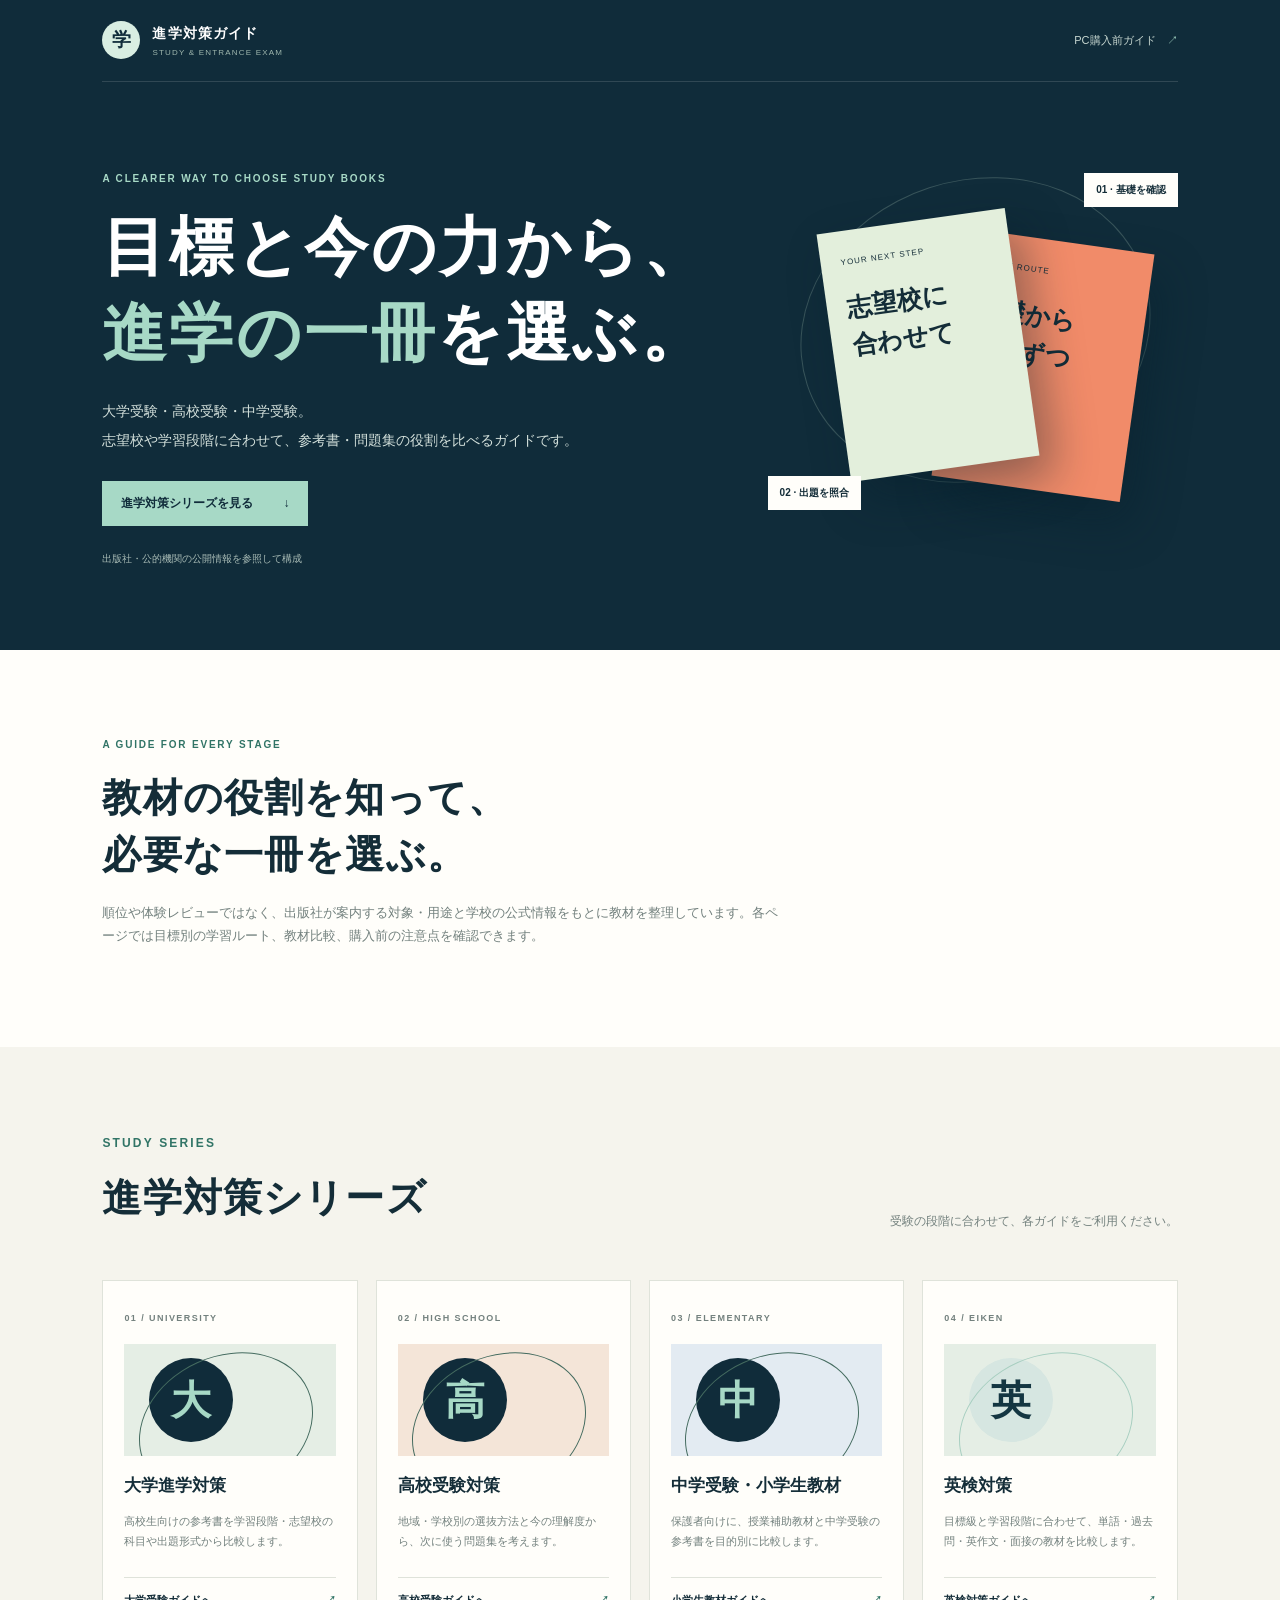
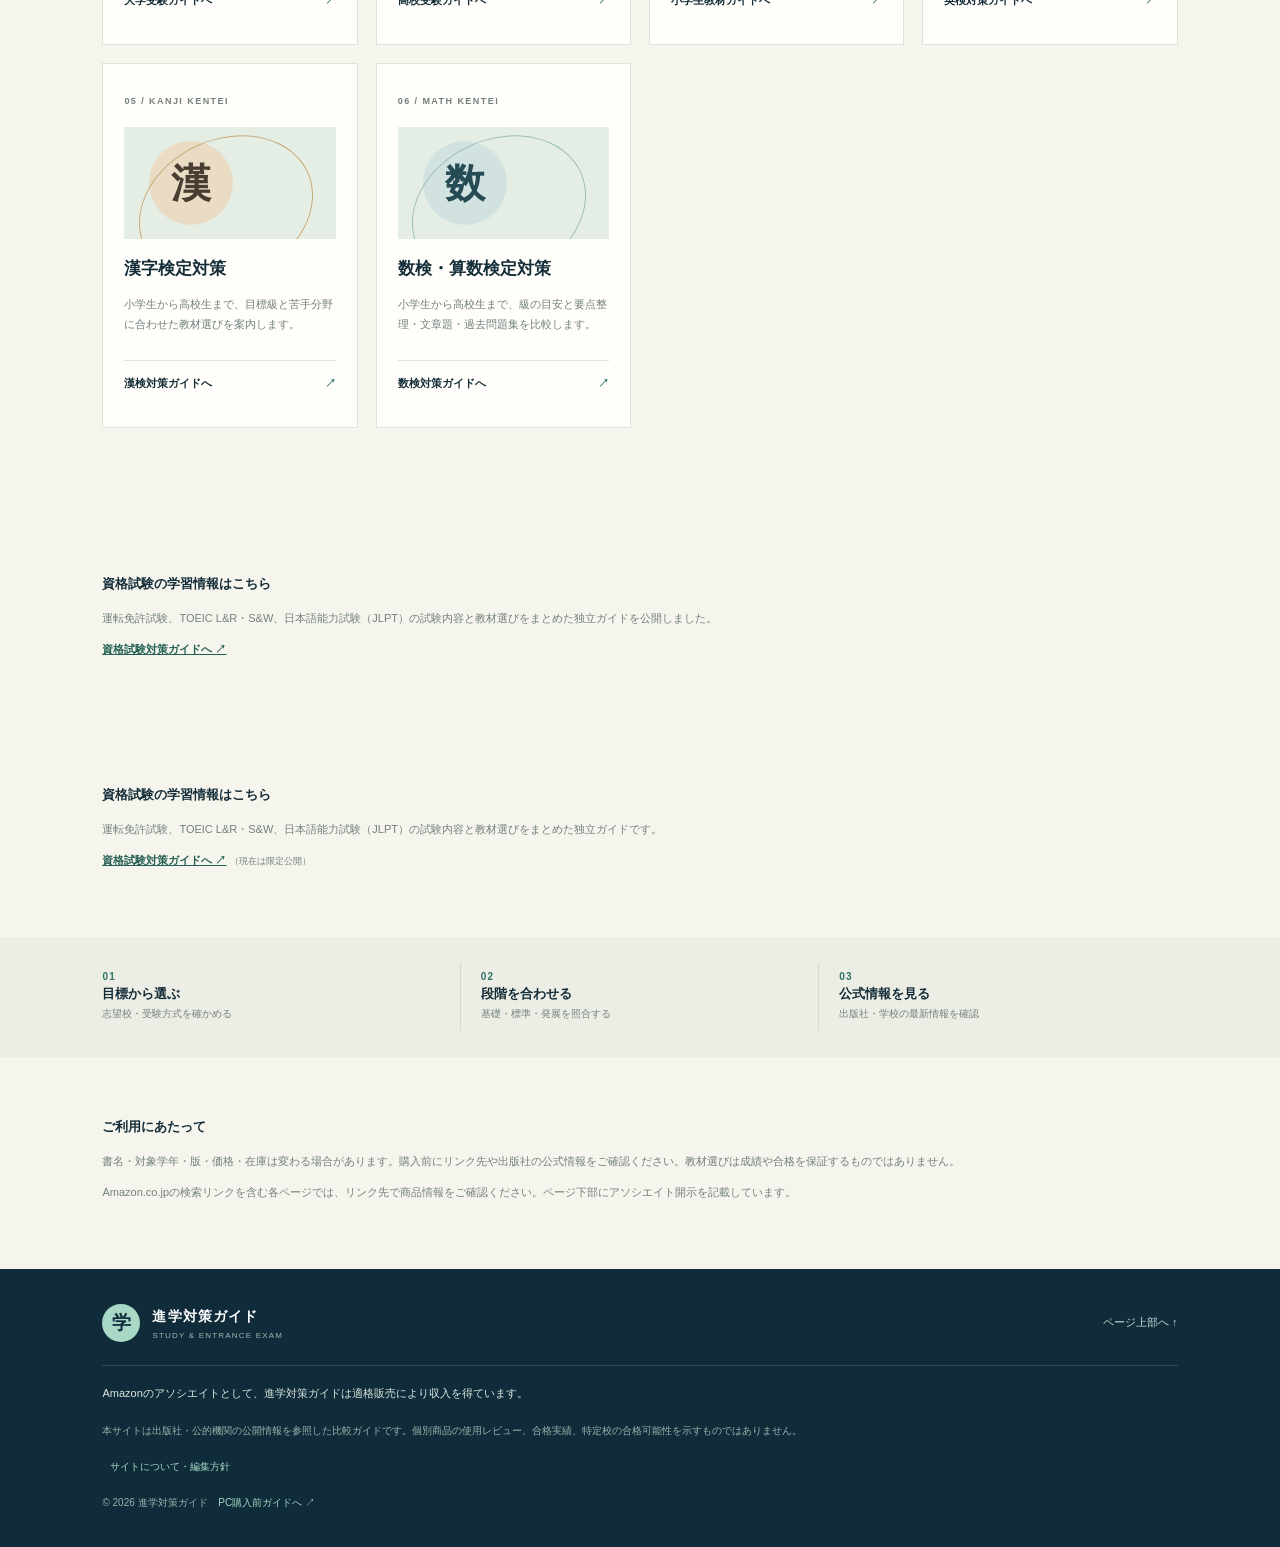
==== commit 5d91fcf8: "Link qualification exam guide" ====
--- a/site/index.html
+++ b/site/index.html
@@ -18,6 +18,8 @@
 <a class="series-card kanken" href="kanji-kentei/"><span class="card-no">05 / KANJI KENTEI</span><div class="card-visual"><span class="card-circle">漢</span><span class="card-arc"></span></div><h3>漢字検定対策</h3><p>小学生から高校生まで、目標級と苦手分野に合わせた教材選びを案内します。</p><span class="card-link">漢検対策ガイドへ <b>↗</b></span></a>
 <a class="series-card mathkentei" href="math-kentei/"><span class="card-no">06 / MATH KENTEI</span><div class="card-visual"><span class="card-circle">数</span><span class="card-arc"></span></div><h3>数検・算数検定対策</h3><p>小学生から高校生まで、級の目安と要点整理・文章題・過去問題集を比較します。</p><span class="card-link">数検対策ガイドへ <b>↗</b></span></a>
 </div></section>
+<section class="notice qualification-link"><b>資格試験の学習情報はこちら</b><p>運転免許試験、TOEIC L&amp;R・S&amp;W、日本語能力試験（JLPT）の試験内容と教材選びをまとめた独立ガイドを公開しました。</p><p><a href="https://qualification-exam-guide.russet-sun-6909.chatgpt.site/" style="font-weight:700;color:#245f53;text-decoration:underline">資格試験対策ガイドへ ↗</a></p></section>
+<section class="notice qualification-link"><b>資格試験の学習情報はこちら</b><p>運転免許試験、TOEIC L&amp;R・S&amp;W、日本語能力試験（JLPT）の試験内容と教材選びをまとめた独立ガイドです。</p><p><a href="https://qualification-exam-guide.russet-sun-6909.chatgpt.site/" style="font-weight:700;color:#245f53;text-decoration:underline">資格試験対策ガイドへ ↗</a> <small>（現在は限定公開）</small></p></section>
 <section class="principles"><div><span>01</span><b>目標から選ぶ</b><small>志望校・受験方式を確かめる</small></div><div><span>02</span><b>段階を合わせる</b><small>基礎・標準・発展を照合する</small></div><div><span>03</span><b>公式情報を見る</b><small>出版社・学校の最新情報を確認</small></div></section>
 <section class="notice"><b>ご利用にあたって</b><p>書名・対象学年・版・価格・在庫は変わる場合があります。購入前にリンク先や出版社の公式情報をご確認ください。教材選びは成績や合格を保証するものではありません。</p><p>Amazon.co.jpの検索リンクを含む各ページでは、リンク先で商品情報をご確認ください。ページ下部にアソシエイト開示を記載しています。</p></section></main>
 <footer><div><a class="brand footer-brand" href="./"><span class="mark">学</span><span><b>進学対策ガイド</b><small>STUDY & ENTRANCE EXAM</small></span></a><a class="top-link" href="#top">ページ上部へ ↑</a></div><p>Amazonのアソシエイトとして、進学対策ガイドは適格販売により収入を得ています。</p><p class="small">本サイトは出版社・公的機関の公開情報を参照した比較ガイドです。個別商品の使用レビュー、合格実績、特定校の合格可能性を示すものではありません。</p><p class="small"><a href="about/">サイトについて・編集方針</a></p><p class="small">© 2026 進学対策ガイド <a href="https://u-hyt.github.io/hyu-site/">PC購入前ガイドへ ↗</a></p></footer></body></html>
